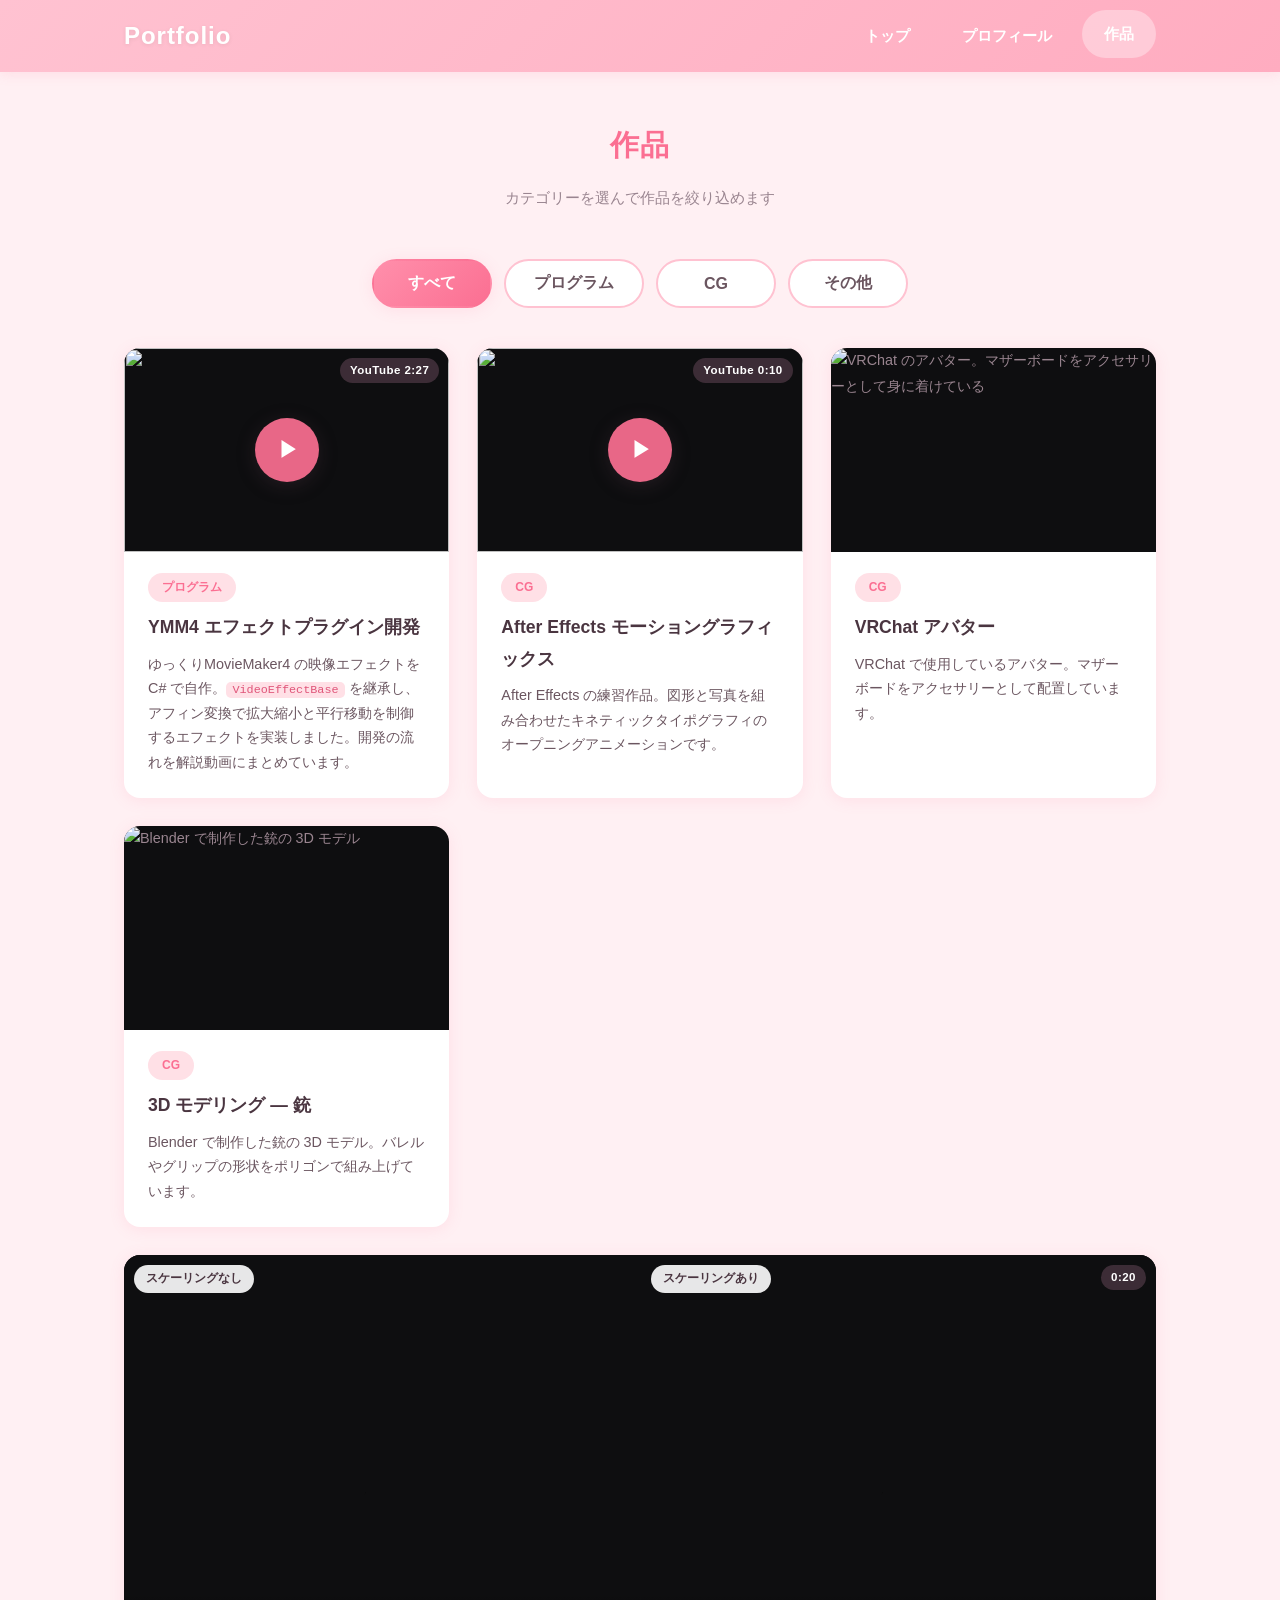
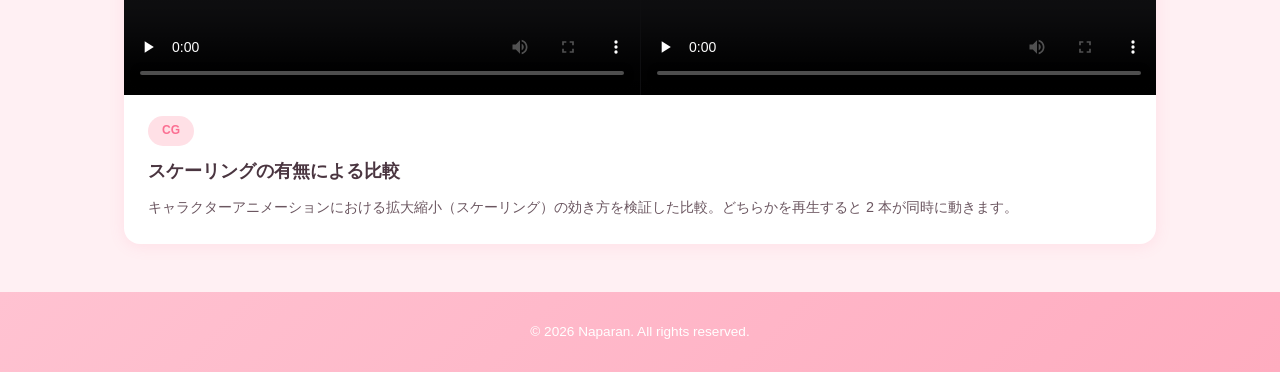
==== works.html @ 79ac22ee "Add files via upload" ====
<!DOCTYPE html>
<html lang="ja">
<head>
  <meta charset="UTF-8">
  <meta name="viewport" content="width=device-width, initial-scale=1.0">
  <title>作品 | ポートフォリオ</title>
  <link rel="stylesheet" href="style.css">
</head>
<body>

  <!-- Header -->
  <header class="site-header">
    <div class="header-inner">
      <div class="site-logo"><a href="index.html">Portfolio</a></div>
      <button class="hamburger" aria-label="メニュー" aria-expanded="false">
        <span></span><span></span><span></span>
      </button>
      <nav class="global-nav">
        <ul>
          <li><a href="index.html">トップ</a></li>
          <li><a href="profile.html">プロフィール</a></li>
          <li><a href="works.html">作品</a></li>
        </ul>
      </nav>
    </div>
  </header>

  <!-- Main -->
  <main class="main-content">
    <h2 class="section-title fade-in">作品</h2>
    <p class="section-subtitle fade-in">カテゴリーを選んで作品を絞り込めます</p>

    <!-- Filter -->
    <div class="filter-bar fade-in">
      <button class="filter-btn active" data-filter="all">すべて</button>
      <button class="filter-btn" data-filter="program">プログラム</button>
      <button class="filter-btn" data-filter="cg">CG</button>
      <button class="filter-btn" data-filter="other">その他</button>
    </div>

    <!-- Works Grid -->
    <div class="card-grid">

      <!-- YMM4 エフェクト（YouTube） -->
      <div class="card fade-in" data-category="program">
        <a class="card-thumb thumb-link" href="https://youtu.be/HaPd6Gdtti4"
           target="_blank" rel="noopener noreferrer"
           aria-label="YMM4 エフェクトプラグイン開発の解説動画を YouTube で開く">
          <img src="sorce/images/programming/ymm4_effect_poster.jpg" alt="">
          <span class="play-badge" aria-hidden="true">▶</span>
          <span class="media-badge">YouTube 2:27</span>
        </a>
        <div class="card-body">
          <span class="card-tag">プログラム</span>
          <h3>YMM4 エフェクトプラグイン開発</h3>
          <p>ゆっくりMovieMaker4 の映像エフェクトを C# で自作。<code>VideoEffectBase</code> を継承し、アフィン変換で拡大縮小と平行移動を制御するエフェクトを実装しました。開発の流れを解説動画にまとめています。</p>
        </div>
      </div>

      <!-- After Effects（YouTube） -->
      <div class="card fade-in" data-category="cg">
        <a class="card-thumb thumb-link" href="https://youtu.be/If-DrjgAwEg"
           target="_blank" rel="noopener noreferrer"
           aria-label="After Effects モーショングラフィックスを YouTube で開く">
          <img src="sorce/images/CG/AE_prac_poster.jpg" alt="">
          <span class="play-badge" aria-hidden="true">▶</span>
          <span class="media-badge">YouTube 0:10</span>
        </a>
        <div class="card-body">
          <span class="card-tag">CG</span>
          <h3>After Effects モーショングラフィックス</h3>
          <p>After Effects の練習作品。図形と写真を組み合わせたキネティックタイポグラフィのオープニングアニメーションです。</p>
        </div>
      </div>

      <!-- VRChat アバター -->
      <div class="card fade-in" data-category="cg">
        <div class="card-thumb">
          <img src="sorce/images/CG/avatar.jpg" alt="VRChat のアバター。マザーボードをアクセサリーとして身に着けている">
        </div>
        <div class="card-body">
          <span class="card-tag">CG</span>
          <h3>VRChat アバター</h3>
          <p>VRChat で使用しているアバター。マザーボードをアクセサリーとして配置しています。</p>
        </div>
      </div>

      <!-- Blender: 銃 -->
      <div class="card fade-in" data-category="cg">
        <div class="card-thumb">
          <img src="sorce/images/CG/gun.jpg" alt="Blender で制作した銃の 3D モデル">
        </div>
        <div class="card-body">
          <span class="card-tag">CG</span>
          <h3>3D モデリング — 銃</h3>
          <p>Blender で制作した銃の 3D モデル。バレルやグリップの形状をポリゴンで組み上げています。</p>
        </div>
      </div>

      <!-- スケーリング比較（横長カード） -->
      <div class="card card--wide fade-in" data-category="cg">
        <div class="card-thumb card-thumb--compare" data-sync-group="scaling">
          <figure class="compare-pane">
            <video
              src="sorce/images/CG/scaling_prac/no_scaling.mp4"
              poster="sorce/images/CG/scaling_prac/no_scaling_poster.jpg"
              controls preload="none" playsinline loop></video>
            <figcaption>スケーリングなし</figcaption>
          </figure>
          <figure class="compare-pane">
            <video
              src="sorce/images/CG/scaling_prac/scaling.mp4"
              poster="sorce/images/CG/scaling_prac/scaling_poster.jpg"
              controls preload="none" playsinline loop></video>
            <figcaption>スケーリングあり</figcaption>
          </figure>
          <span class="media-badge">0:20</span>
        </div>
        <div class="card-body">
          <span class="card-tag">CG</span>
          <h3>スケーリングの有無による比較</h3>
          <p>キャラクターアニメーションにおける拡大縮小（スケーリング）の効き方を検証した比較。どちらかを再生すると 2 本が同時に動きます。</p>
        </div>
      </div>

    </div>
  </main>

  <!-- Footer -->
  <footer class="site-footer">
    <p>&copy; 2026 Naparan. All rights reserved.</p>
  </footer>

  <script src="script.js"></script>
</body>
</html>
---- style.css ----
/* ============================================
   Portfolio - Pastel Pink Design
   ============================================ */

/* --- Reset & Base --- */
*,
*::before,
*::after {
  box-sizing: border-box;
  margin: 0;
  padding: 0;
}

:root {
  --pink-50: #fff0f3;
  --pink-100: #ffe0e6;
  --pink-200: #ffc2d1;
  --pink-300: #ffacc0;
  --pink-400: #ff8fab;
  --pink-500: #fb6f92;
  --pink-600: #e0567a;
  --text-dark: #4a3540;
  --text-mid: #6b5660;
  --text-light: #9a8590;
  --white: #ffffff;
  --shadow-soft: 0 2px 16px rgba(251, 111, 146, 0.12);
  --shadow-hover: 0 6px 24px rgba(251, 111, 146, 0.22);
  --radius: 16px;
  --radius-sm: 10px;
  --transition: 0.3s cubic-bezier(0.4, 0, 0.2, 1);
}

html {
  scroll-behavior: smooth;
}

body {
  font-family: "Helvetica Neue", "Hiragino Kaku Gothic ProN", "Hiragino Sans",
    "Noto Sans JP", "Yu Gothic", "Meiryo", sans-serif;
  background-color: var(--pink-50);
  color: var(--text-dark);
  line-height: 1.8;
  min-height: 100vh;
  display: flex;
  flex-direction: column;
}

a {
  color: var(--pink-500);
  text-decoration: none;
  transition: color var(--transition);
}

a:hover {
  color: var(--pink-600);
}

img {
  max-width: 100%;
  height: auto;
  display: block;
}

/* --- Header --- */
.site-header {
  background: linear-gradient(135deg, var(--pink-200), var(--pink-300));
  padding: 0;
  position: sticky;
  top: 0;
  z-index: 100;
  box-shadow: 0 2px 12px rgba(251, 111, 146, 0.15);
}

.header-inner {
  max-width: 1080px;
  margin: 0 auto;
  padding: 0 24px;
  display: flex;
  align-items: center;
  justify-content: space-between;
  height: 72px;
}

.site-logo {
  font-size: 1.5rem;
  font-weight: 700;
  color: var(--white);
  letter-spacing: 0.04em;
  text-shadow: 0 1px 4px rgba(0, 0, 0, 0.08);
}

.site-logo a {
  color: var(--white);
}

/* Navigation */
.global-nav ul {
  list-style: none;
  display: flex;
  gap: 8px;
}

.global-nav a {
  display: inline-block;
  padding: 10px 22px;
  color: var(--white);
  font-weight: 600;
  font-size: 0.95rem;
  border-radius: 999px;
  transition: background var(--transition), transform var(--transition);
}

.global-nav a:hover,
.global-nav a.active {
  background: rgba(255, 255, 255, 0.35);
  transform: translateY(-2px);
  color: var(--white);
}

/* Hamburger (mobile) */
.hamburger {
  display: none;
  flex-direction: column;
  gap: 5px;
  background: none;
  border: none;
  cursor: pointer;
  padding: 8px;
}

.hamburger span {
  display: block;
  width: 26px;
  height: 3px;
  background: var(--white);
  border-radius: 3px;
  transition: var(--transition);
}

/* --- Main Content --- */
.main-content {
  flex: 1;
  max-width: 1080px;
  margin: 0 auto;
  padding: 48px 24px;
  width: 100%;
}

/* --- Hero (Top Page) --- */
.hero {
  text-align: center;
  padding: 80px 24px 64px;
  max-width: 1080px;
  margin: 0 auto;
}

.hero h1 {
  font-size: 2.8rem;
  color: var(--pink-500);
  margin-bottom: 16px;
  letter-spacing: 0.02em;
}

.hero p {
  font-size: 1.15rem;
  color: var(--text-mid);
  max-width: 560px;
  margin: 0 auto 40px;
}

.hero-buttons {
  display: flex;
  gap: 20px;
  justify-content: center;
  flex-wrap: wrap;
}

/* --- Buttons --- */
.btn {
  display: inline-flex;
  align-items: center;
  justify-content: center;
  gap: 8px;
  padding: 16px 36px;
  font-size: 1.05rem;
  font-weight: 600;
  border: none;
  border-radius: 999px;
  cursor: pointer;
  transition: transform var(--transition), box-shadow var(--transition),
    background var(--transition);
  min-width: 180px;
  text-align: center;
}

.btn:active {
  transform: scale(0.96);
}

.btn-primary {
  background: linear-gradient(135deg, var(--pink-400), var(--pink-500));
  color: var(--white);
  box-shadow: var(--shadow-soft);
}

.btn-primary:hover {
  background: linear-gradient(135deg, var(--pink-500), var(--pink-600));
  box-shadow: var(--shadow-hover);
  transform: translateY(-3px);
  color: var(--white);
}

.btn-secondary {
  background: var(--white);
  color: var(--pink-500);
  border: 2px solid var(--pink-200);
  box-shadow: var(--shadow-soft);
}

.btn-secondary:hover {
  background: var(--pink-100);
  border-color: var(--pink-300);
  transform: translateY(-3px);
  box-shadow: var(--shadow-hover);
  color: var(--pink-600);
}

/* --- Section Titles --- */
.section-title {
  text-align: center;
  font-size: 1.8rem;
  color: var(--pink-500);
  margin-bottom: 12px;
  letter-spacing: 0.02em;
}

.section-subtitle {
  text-align: center;
  color: var(--text-light);
  margin-bottom: 48px;
  font-size: 0.95rem;
}

/* --- Cards --- */
.card-grid {
  display: grid;
  grid-template-columns: repeat(auto-fill, minmax(300px, 1fr));
  gap: 28px;
}

.card {
  background: var(--white);
  border-radius: var(--radius);
  overflow: hidden;
  box-shadow: var(--shadow-soft);
  transition: transform var(--transition), box-shadow var(--transition);
}

.card:hover {
  transform: translateY(-6px);
  box-shadow: var(--shadow-hover);
}

.card-thumb {
  position: relative;
  width: 100%;
  aspect-ratio: 16 / 10;
  background: var(--pink-100);
  display: flex;
  align-items: center;
  justify-content: center;
  color: var(--text-light);
  font-size: 0.9rem;
  overflow: hidden;
}

.card-thumb img,
.card-thumb video {
  width: 100%;
  height: 100%;
  object-fit: cover;
  background: #0e0e10;
}

/* --- Media (video cards) --- */
.media-badge {
  position: absolute;
  top: 10px;
  right: 10px;
  padding: 3px 10px;
  border-radius: 999px;
  background: rgba(74, 53, 64, 0.78);
  color: var(--white);
  font-size: 0.72rem;
  font-weight: 600;
  letter-spacing: 0.04em;
  line-height: 1.6;
  font-variant-numeric: tabular-nums;
  pointer-events: none;
}

/* Thumbnail that opens the video on YouTube instead of playing inline */
.thumb-link {
  display: block;
  cursor: pointer;
}

.play-badge {
  position: absolute;
  top: 50%;
  left: 50%;
  transform: translate(-50%, -50%);
  width: 64px;
  height: 64px;
  border-radius: 50%;
  background: rgba(251, 111, 146, 0.92);
  color: var(--white);
  font-size: 1.4rem;
  line-height: 64px;
  text-align: center;
  text-indent: 4px; /* optically centre the triangle */
  box-shadow: 0 4px 18px rgba(74, 53, 64, 0.35);
  transition: transform var(--transition), background var(--transition);
  pointer-events: none;
}

.thumb-link:hover .play-badge,
.thumb-link:focus-visible .play-badge {
  background: var(--pink-600);
  transform: translate(-50%, -50%) scale(1.08);
}

/* Full-row card, used for side-by-side comparisons */
.card--wide {
  grid-column: 1 / -1;
}

.card-thumb.card-thumb--compare {
  aspect-ratio: auto;
  height: 440px;
  background: #0e0e10;
  display: grid;
  grid-template-columns: 1fr 1fr;
  gap: 1px;
  /* .card-thumb centers its flex children; grid panes must stretch instead */
  align-items: stretch;
  justify-content: stretch;
}

.compare-pane {
  position: relative;
  min-width: 0;
  overflow: hidden;
}

.compare-pane video {
  position: absolute;
  inset: 0;
  width: 100%;
  height: 100%;
  object-fit: contain;
}

.compare-pane figcaption {
  position: absolute;
  top: 10px;
  left: 10px;
  padding: 3px 12px;
  border-radius: 999px;
  background: rgba(255, 255, 255, 0.9);
  color: var(--text-dark);
  font-size: 0.75rem;
  font-weight: 600;
  pointer-events: none;
}

.card-body code {
  font-family: "SFMono-Regular", "Consolas", "Menlo", monospace;
  font-size: 0.82em;
  padding: 1px 6px;
  border-radius: 5px;
  background: var(--pink-100);
  color: var(--pink-600);
}

.card-body {
  padding: 20px 24px 24px;
}

.card-body h3 {
  font-size: 1.1rem;
  margin-bottom: 8px;
  color: var(--text-dark);
}

.card-body p {
  font-size: 0.9rem;
  color: var(--text-mid);
  line-height: 1.7;
}

.card-tag {
  display: inline-block;
  padding: 4px 14px;
  font-size: 0.75rem;
  font-weight: 600;
  border-radius: 999px;
  background: var(--pink-100);
  color: var(--pink-500);
  margin-bottom: 10px;
}

/* --- Filter Buttons (Works) --- */
.filter-bar {
  display: flex;
  justify-content: center;
  gap: 12px;
  flex-wrap: wrap;
  margin-bottom: 40px;
}

.filter-btn {
  display: inline-flex;
  align-items: center;
  justify-content: center;
  padding: 12px 28px;
  font-size: 1rem;
  font-weight: 600;
  border: 2px solid var(--pink-200);
  border-radius: 999px;
  background: var(--white);
  color: var(--text-mid);
  cursor: pointer;
  transition: all var(--transition);
  min-width: 120px;
}

.filter-btn:hover {
  border-color: var(--pink-400);
  color: var(--pink-500);
  transform: translateY(-2px);
  box-shadow: var(--shadow-soft);
}

.filter-btn.active {
  background: linear-gradient(135deg, var(--pink-400), var(--pink-500));
  color: var(--white);
  border-color: transparent;
  box-shadow: var(--shadow-soft);
}

.filter-btn:active {
  transform: scale(0.96);
}

/* --- Profile Page --- */
.profile-section {
  background: var(--white);
  border-radius: var(--radius);
  padding: 48px 40px;
  box-shadow: var(--shadow-soft);
  max-width: 720px;
  margin: 0 auto;
}

.profile-item {
  margin-bottom: 36px;
}

.profile-item:last-child {
  margin-bottom: 0;
}

.profile-label {
  font-size: 0.85rem;
  font-weight: 600;
  color: var(--pink-500);
  text-transform: uppercase;
  letter-spacing: 0.08em;
  margin-bottom: 8px;
  display: flex;
  align-items: center;
  gap: 8px;
}

.profile-label .icon {
  font-size: 1.1rem;
}

.profile-value {
  font-size: 1.05rem;
  color: var(--text-dark);
  line-height: 1.9;
  padding: 16px 20px;
  background: var(--pink-50);
  border-radius: var(--radius-sm);
  border-left: 4px solid var(--pink-200);
}

/* --- Feature Cards (Top Page) --- */
.features {
  max-width: 1080px;
  margin: 0 auto;
  padding: 0 24px 64px;
}

.feature-grid {
  display: grid;
  grid-template-columns: repeat(auto-fit, minmax(280px, 1fr));
  gap: 28px;
}

.feature-card {
  background: var(--white);
  border-radius: var(--radius);
  padding: 36px 28px;
  text-align: center;
  box-shadow: var(--shadow-soft);
  transition: transform var(--transition), box-shadow var(--transition);
}

.feature-card:hover {
  transform: translateY(-4px);
  box-shadow: var(--shadow-hover);
}

.feature-icon {
  font-size: 2.4rem;
  margin-bottom: 16px;
}

.feature-card h3 {
  font-size: 1.15rem;
  color: var(--text-dark);
  margin-bottom: 10px;
}

.feature-card p {
  font-size: 0.9rem;
  color: var(--text-mid);
}

/* --- Footer --- */
.site-footer {
  background: linear-gradient(135deg, var(--pink-200), var(--pink-300));
  text-align: center;
  padding: 28px 24px;
  color: var(--white);
  font-size: 0.85rem;
  margin-top: auto;
}

/* --- Animations --- */
.fade-in {
  opacity: 0;
  transform: translateY(24px);
  transition: opacity 0.6s ease, transform 0.6s ease;
}

.fade-in.visible {
  opacity: 1;
  transform: translateY(0);
}

/* Works card hide/show */
.card[data-category] {
  transition: opacity 0.4s ease, transform 0.4s ease;
}

.card.hidden {
  display: none;
}

/* --- Responsive --- */
@media (max-width: 768px) {
  .header-inner {
    height: 60px;
  }

  .site-logo {
    font-size: 1.2rem;
  }

  .hamburger {
    display: flex;
  }

  .global-nav {
    display: none;
    position: absolute;
    top: 60px;
    left: 0;
    right: 0;
    background: linear-gradient(135deg, var(--pink-200), var(--pink-300));
    padding: 16px 24px 24px;
    box-shadow: 0 8px 24px rgba(0, 0, 0, 0.1);
  }

  .global-nav.open {
    display: block;
  }

  .global-nav ul {
    flex-direction: column;
    gap: 4px;
  }

  .global-nav a {
    display: block;
    padding: 14px 20px;
    text-align: center;
    font-size: 1.05rem;
  }

  .hero {
    padding: 48px 16px 40px;
  }

  .hero h1 {
    font-size: 2rem;
  }

  .hero-buttons {
    flex-direction: column;
    align-items: center;
  }

  .btn {
    width: 100%;
    max-width: 300px;
  }

  .main-content {
    padding: 32px 16px;
  }

  .card-grid {
    grid-template-columns: 1fr;
  }

  .card-thumb.card-thumb--compare {
    height: 300px;
  }

  .compare-pane figcaption {
    font-size: 0.68rem;
    padding: 2px 8px;
  }

  .profile-section {
    padding: 32px 20px;
  }

  .section-title {
    font-size: 1.5rem;
  }

  .filter-btn {
    padding: 10px 20px;
    font-size: 0.9rem;
    min-width: 100px;
  }
}

@media (max-width: 480px) {
  .hero h1 {
    font-size: 1.6rem;
  }

  .feature-grid {
    grid-template-columns: 1fr;
  }
}
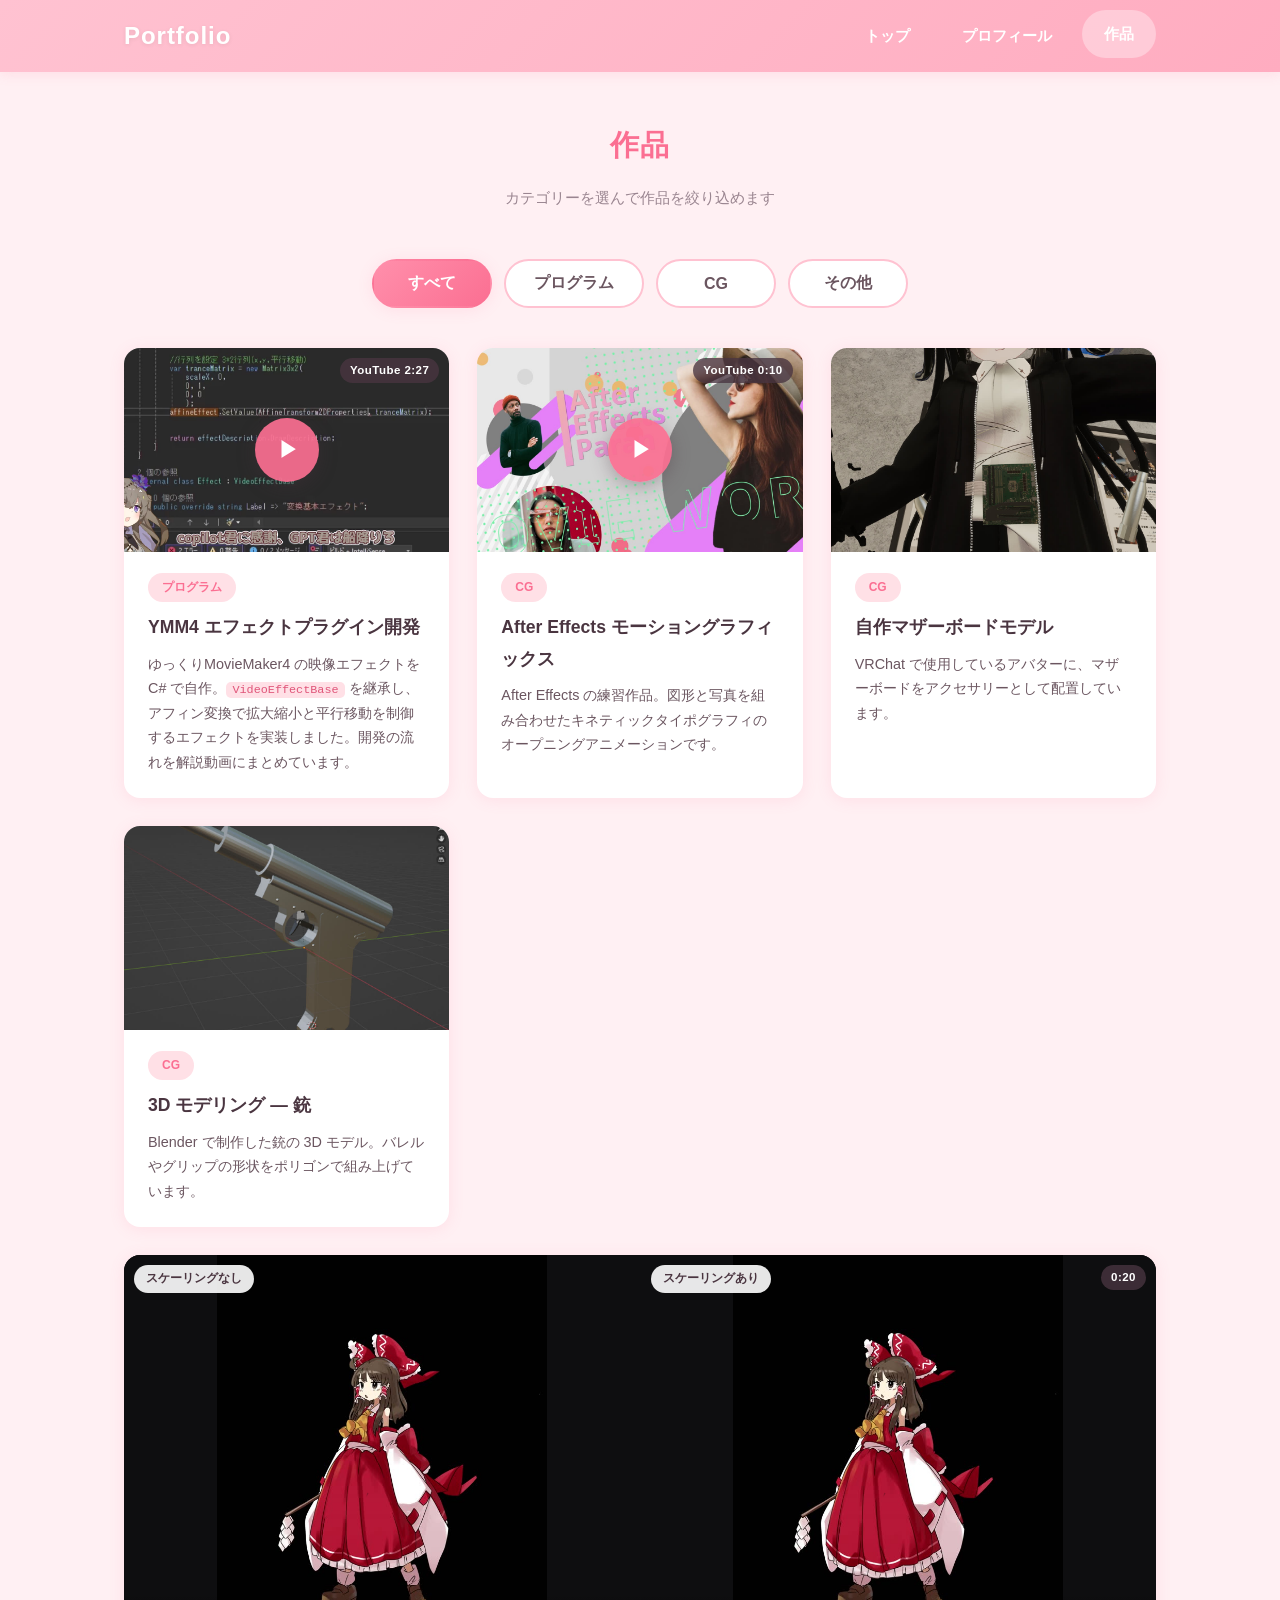
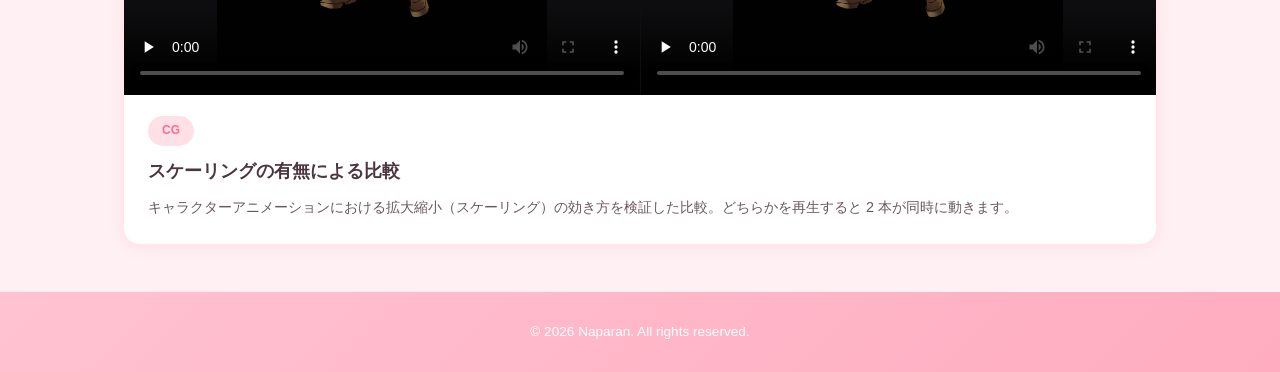
==== commit 75bc6293: "Update VRChat avatar description and title" ====
--- a/works.html
+++ b/works.html
@@ -80,8 +80,8 @@
         </div>
         <div class="card-body">
           <span class="card-tag">CG</span>
-          <h3>VRChat アバター</h3>
-          <p>VRChat で使用しているアバター。マザーボードをアクセサリーとして配置しています。</p>
+          <h3>自作マザーボードモデル</h3>
+          <p>VRChat で使用しているアバターに、マザーボードをアクセサリーとして配置しています。</p>
         </div>
       </div>
 
